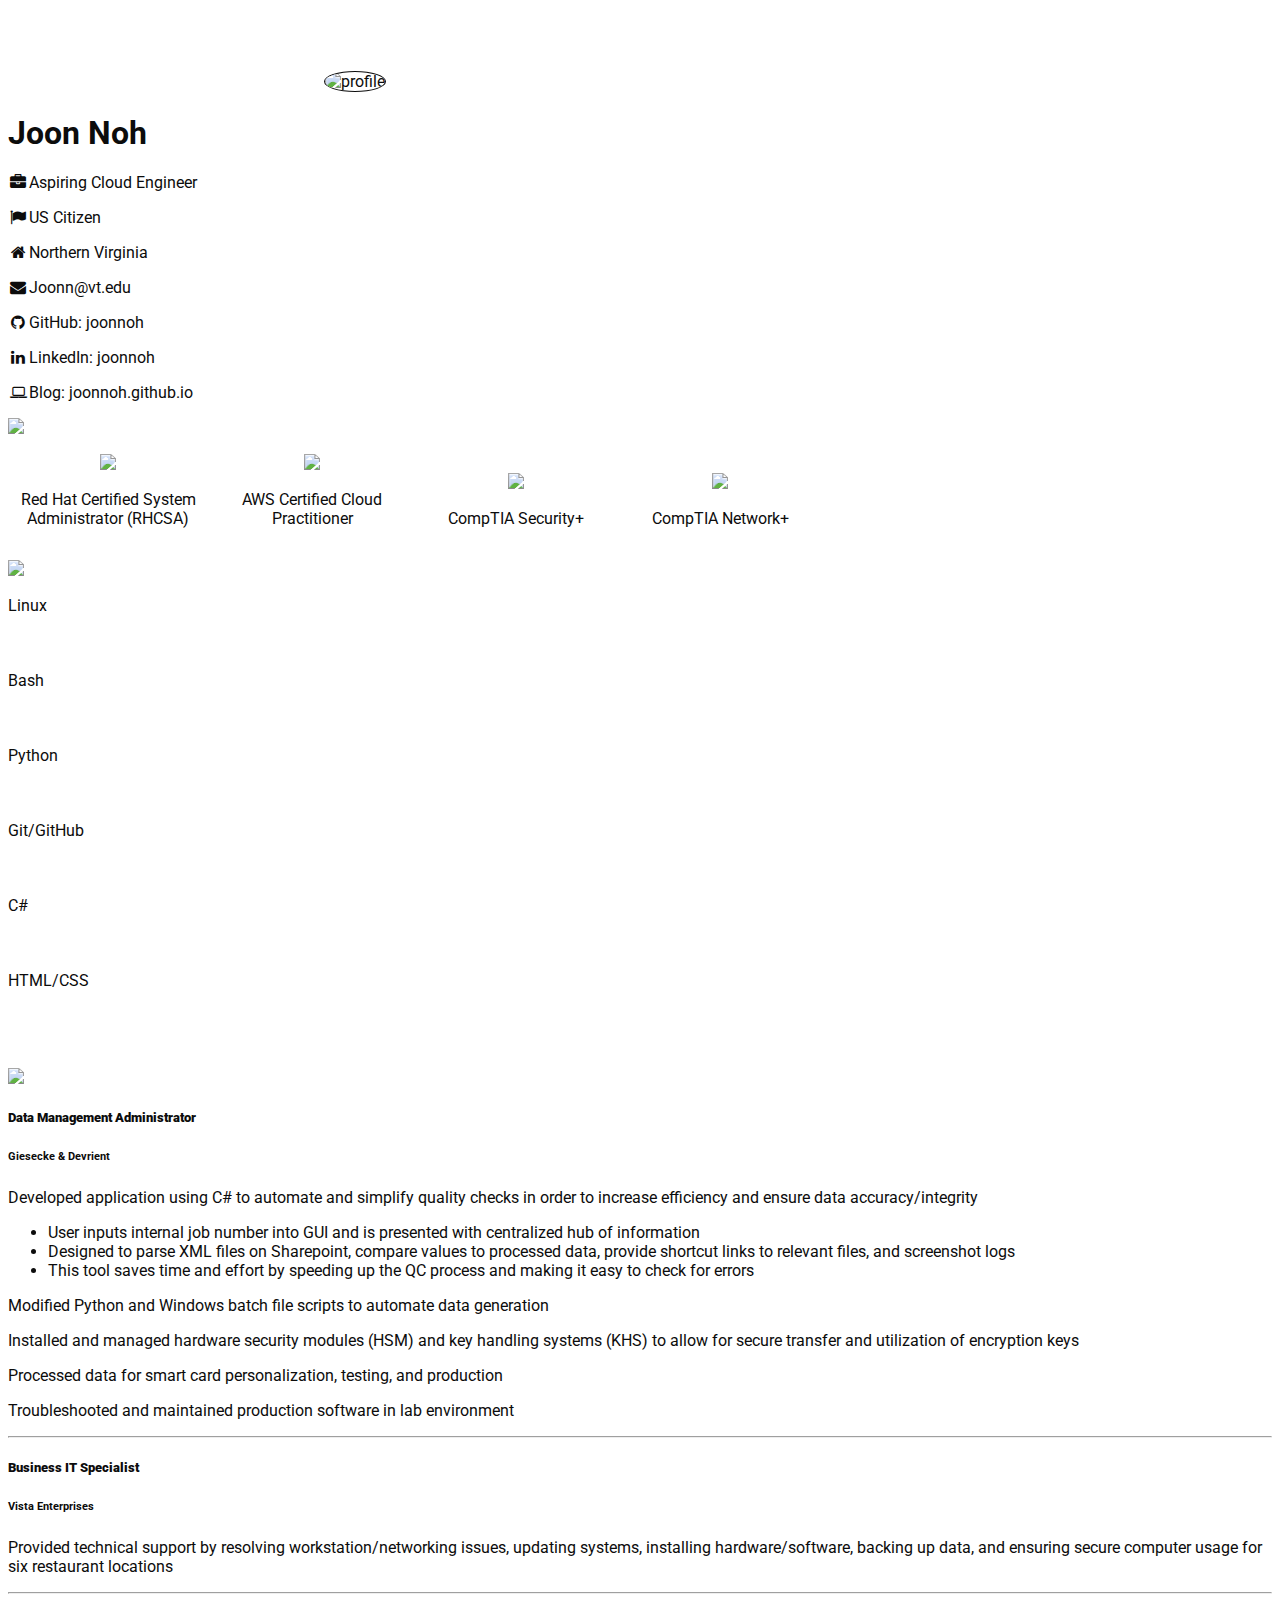
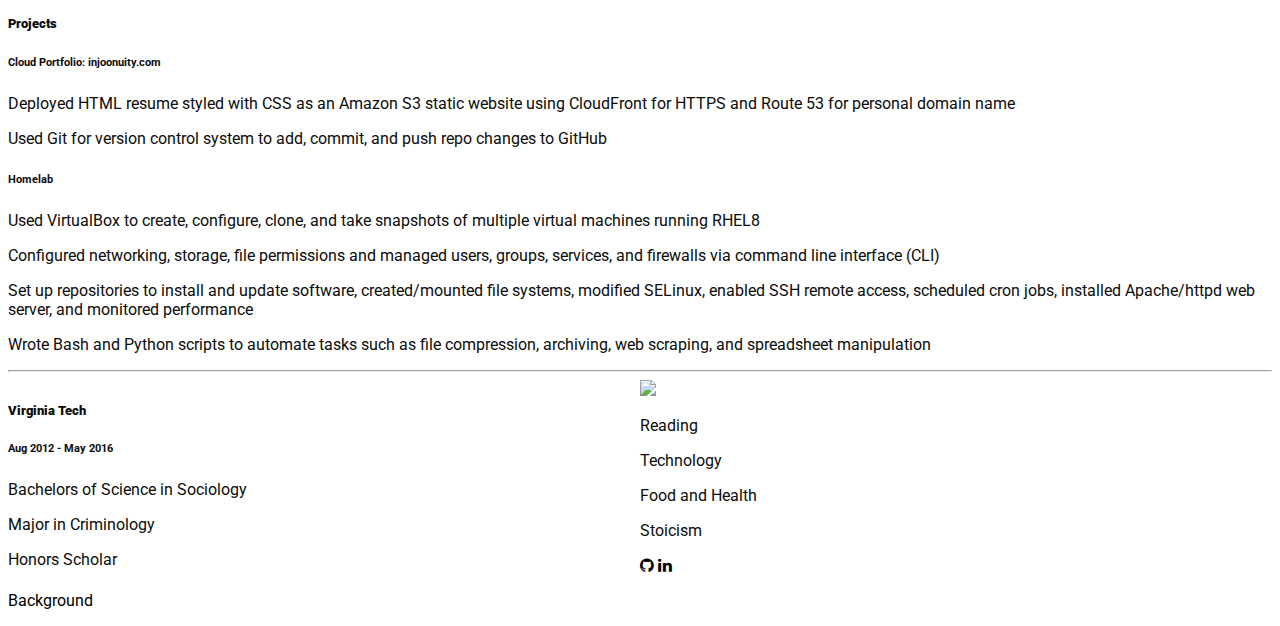
==== index.html @ 7cfe5a14 "Add index.html and styles.css" ====
<!-- HTML file for injoonuity.com -->
<!DOCTYPE html>
<html lang="en-US">

  <!-- Specify title, CSS files, fonts, and favicon -->
  <head>
    <title>Joon's Cloud Resume</title>
    <meta charset="UTF-8">
    <meta name="viewport" content="width=device-width, initial-scale=1">
    <link rel="stylesheet" href="styles.css">
    <link rel="stylesheet" href="w3.css">
    <link rel='stylesheet' href='https://fonts.googleapis.com/css?family=Roboto'>
    <link rel="stylesheet" href="https://cdnjs.cloudflare.com/ajax/libs/font-awesome/4.7.0/css/font-awesome.min.css">
    <link rel="apple-touch-icon" sizes="180x180" href="apple-touch-icon.png">
    <link rel="icon" type="image/png" sizes="32x32" href="favicon-32x32.png">
    <link rel="icon" type="image/png" sizes="16x16" href="favicon-16x16.png">
    <style>html,body,h1,h2,h3,h4,h5,h6 {font-family: "Roboto", sans-serif}</style>
  </head>

  <body>

    <!-- Page Container -->
    <div class="w3-content w3-margin-top" id="page-container">

      <!-- The Grid -->
      <div class="w3-row-padding">
      
        <!-- Left Column -->
        <div class="w3-third">
        
          <div class="w3-white w3-text-grey w3-card-4">
            
            <!-- Profile picture -->
            <div class="w3-display-container">
              <img src="profile.jpg" id="profile-picture" alt="profile">
            </div>

            <!-- Introduction -->
            <div class="w3-container" id="floating-container">
                <h1 id="name">Joon Noh</h1>
                <p><i class="fa fa-briefcase fa-fw w3-margin-right w3-large w3-text-teal"></i>Aspiring Cloud Engineer</p>
                <p><i class="fa fa-flag fa-fw w3-margin-right w3-large w3-text-teal"></i>US Citizen</p>
                <p><i class="fa fa-home fa-fw w3-margin-right w3-large w3-text-teal"></i>Northern Virginia</p>
                <p><i class="fa fa-envelope fa-fw w3-margin-right w3-large w3-text-teal"></i>Joonn@vt.edu</p>
                <p><a href="https://www.github.com/joonnoh" target="_blank"><i class="fa fa-github fa-fw w3-margin-right w3-large w3-text-teal"></i>GitHub: joonnoh</a></p>
                <p><a href="https://www.linkedin.com/in/joonnoh/" target="_blank"><i class="fa fa-linkedin fa-fw w3-margin-right w3-large w3-text-teal"></i>LinkedIn: joonnoh</a></p>
                <p><a href="https://joonnoh.github.io" target="_blank"><i class="fa fa-laptop fa-fw w3-margin-right w3-large w3-text-teal"></i>Blog: joonnoh.github.io</p>

              <!-- Certifications section -->
              <p class="w3-large"><img src="certifications.png" id="banner"></p>
              <div class="certifications-block">
                <a href="https://rhtapps.redhat.com/certifications/badge/verify/TBP2CXN6S7MRBD6DZTMMGUWQQMAEQU3CUPSQX2KSDXT6RW46LQ3T7ULZ55KZZ56SKO7EQ3ETTLYZQ4U5NQYTCNA62RUWOCM34WWBUYQ=" target="_blank">
                  <img src="redhat.jpg" height="50px">
                  <p>Red Hat Certified System Administrator (RHCSA)</p>
                </a>
              </div>
              <div class="certifications-block">
                <a href="https://www.youracclaim.com/badges/c9bbba56-3200-48a9-8ba8-cf43979a1d8e?source=linked_in_profile" target="_blank">
                  <img src="aws-ccp.png" height="50px">
                  <p>AWS Certified Cloud Practitioner</p>
                </a>
              </div>
              <div class="certifications-block">
                <a href="https://www.youracclaim.com/badges/49cd3ee8-2468-40d0-b87c-7e529826a873?source=linked_in_profile" target="_blank">
                  <img src="comptia-sec.png" height="50px">
                  <p>CompTIA Security+</p>
                </a>
              </div>
              <div class="certifications-block">
                <a href="https://www.youracclaim.com/badges/807eb899-b1ea-4097-92fb-4a80280cf88d?source=linked_in_profile" target="_blank">
                  <img src="comptia-net.png" height="50px">
                  <p>CompTIA Network+</p>
                </a>
              </div>
              <br>

              <!-- Skills section -->
              <p class="w3-large w3-text-theme"><img src="skills.png" id="banner"></p>
              <p>Linux</p>
              <div class="w3-light-grey w3-round-xlarge">
                <div class="w3-round-xlarge w3-teal" style="height:24px;width:90%"></div>
              </div>
              <p>Bash</p>
              <div class="w3-light-grey w3-round-xlarge">
                <div class="w3-round-xlarge w3-teal" style="height:24px;width:75%"></div>
              </div>
              <p>Python</p>
              <div class="w3-light-grey w3-round-xlarge">
                <div class="w3-round-xlarge w3-teal" style="height:24px;width:70%"></div>
              </div>
              <p>Git/GitHub</p>
              <div class="w3-light-grey w3-round-xlarge">
                <div class="w3-round-xlarge w3-teal" style="height:24px;width:60%"></div>
              </div>
              <p>C#</p>
              <div class="w3-light-grey w3-round-xlarge">
                <div class="w3-round-xlarge w3-teal" style="height:24px;width:50%"></div>
              </div>
              <p>HTML/CSS</p>
              <div class="w3-light-grey w3-round-xlarge">
                <div class="w3-round-xlarge w3-teal" style="height:24px;width:100%"></div>
              </div>
              <br>

            </div>

          </div><br>

        <!-- End Left Column -->
        </div>

        <!-- Right Column -->
        <div class="w3-twothird">
        
          <!-- Experience section -->
          <div class="w3-container w3-card w3-white w3-margin-bottom">
            <img src="experience.png" class="w3-text-grey w3-padding-16" id="banner">
            <div class="w3-container">
              <h5 class="w3-opacity"><b>Data Management Administrator</b></h5>
              <h6 class="w3-text-teal">Giesecke & Devrient</h6>
              <p>Developed application using C# to automate and simplify quality checks in order to increase efficiency and ensure data accuracy/integrity
                <ul>
                  <li>User inputs internal job number into GUI and is presented with centralized hub of information</li>
                  <li>Designed to parse XML files on Sharepoint, compare values to processed data, provide shortcut links to relevant files, and screenshot logs</li>
                  <li>This tool saves time and effort by speeding up the QC process and making it easy to check for errors</li>
                </ul>
              <p>Modified Python and Windows batch file scripts to automate data generation</p>
              <p>Installed and managed hardware security modules (HSM) and key handling systems (KHS) to allow for secure transfer and utilization of encryption keys</p>
              <p>Processed data for smart card personalization, testing, and production</p>
              <p>Troubleshooted and maintained production software in lab environment</p>
              <hr>
            </div>
            <div class="w3-container">
              <h5 class="w3-opacity"><b>Business IT Specialist</b></h5>
              <h6 class="w3-text-teal">Vista Enterprises</h6>
              <p>Provided technical support by resolving workstation/networking issues, updating systems, installing hardware/software, backing up data, and ensuring secure computer usage for six restaurant locations</p>
              <hr>
            </div>
            <div class="w3-container">
              <h5 class="w3-opacity"><b>Projects</b></h5>
              <h6 class="w3-text-teal">Cloud Portfolio: injoonuity.com</h6>
              <p>Deployed HTML resume styled with CSS as an Amazon S3 static website using CloudFront for HTTPS and Route 53 for personal domain name</p>
              <p>Used Git for version control system to add, commit, and push repo changes to GitHub</p>
              <h6 class="w3-text-teal">Homelab</h6>
              <p>Used VirtualBox to create, configure, clone, and take snapshots of multiple virtual machines running RHEL8</p>
              <p>Configured networking, storage, file permissions and managed users, groups, services, and firewalls via command line interface (CLI)</p>
              <p>Set up repositories to install and update software, created/mounted file systems, modified SELinux, enabled SSH remote access, scheduled cron jobs, installed Apache/httpd web server, and monitored performance</p>
              <p>Wrote Bash and Python scripts to automate tasks such as file compression, archiving, web scraping, and spreadsheet manipulation</p>
              <hr>
            </div>
          </div>

          <!-- Education section -->
          <div class="w3-container w3-card w3-white" id="floating-container">
            <img src="educationinterests.png" class="w3-padding-16" id="banner">
              <div class="w3-container" id="floating-left">
              <h5 class="w3-text-teal"><b>Virginia Tech</b></h5>
              <h6 class="w3-opacity">Aug 2012 - May 2016</h6>
              <p>Bachelors of Science in Sociology</p>
              <p>Major in Criminology</p>
              <p>Honors Scholar</p>
              </div>

              <!-- Interests section -->
              <div class="w3-container" id="floating-right">
              <p>Reading</p>
              <p>Technology</p>
              <p>Food and Health</p>
              <p>Stoicism</p>
              </div>
          </div>

        <!-- End Right Column -->
        </div>
        
      <!-- End Grid -->
      </div>
      
      <!-- End Page Container -->
    </div>

    <!-- Footer for social links and background credit -->
    <footer class="w3-container w3-teal w3-center" id="footer-format">
      <a href="https://www.github.com/joonnoh" target="_blank"><i class="fa fa-github w3-hover-opacity"></i></a>
      <a href="https://www.linkedin.com/in/joonnoh/" target="_blank"><i class="fa fa-linkedin w3-hover-opacity"></i></a>
      <p><a href="https://weheartit.com/ew_why" target="_blank">Background</a></p>
    </footer>

  </body>

</html>
---- styles.css ----
/* External CSS file for injoonuity.com */

/* Make sure all hyperlinks are black and not underlined */
a { text-decoration: none; color: black;} /* Globally */
a:hover, a:active, a:visited, a:focus { text-decoration: none; color:black; }

/* Set background as animated cloud.gif  */
body {
  background-image: url("cloud.gif");
  background-size: cover;
}

#page-container {
  max-width:1400px;
  opacity: 0.95;
}

#profile-picture {
  width:50%;
  border-radius:50%;
  border: 0.1px solid;
  margin-left: 25%;
  margin-top: 5%;
}

#name {
  color:black;
}

#banner {
  max-width: 100%;
  max-height: 100%;
}

/* Format certifications section */
.certifications-block {
  display: inline-block;
  text-align: center;
  width: 200px;
}

#floating-container {
  width: 100%;
}

#floating-left {
  width: 50%;
  float:left;
}

#floating-right {
  width: 50%;
  float: right;
}

#footer-format {
   padding-top: 30px;
}
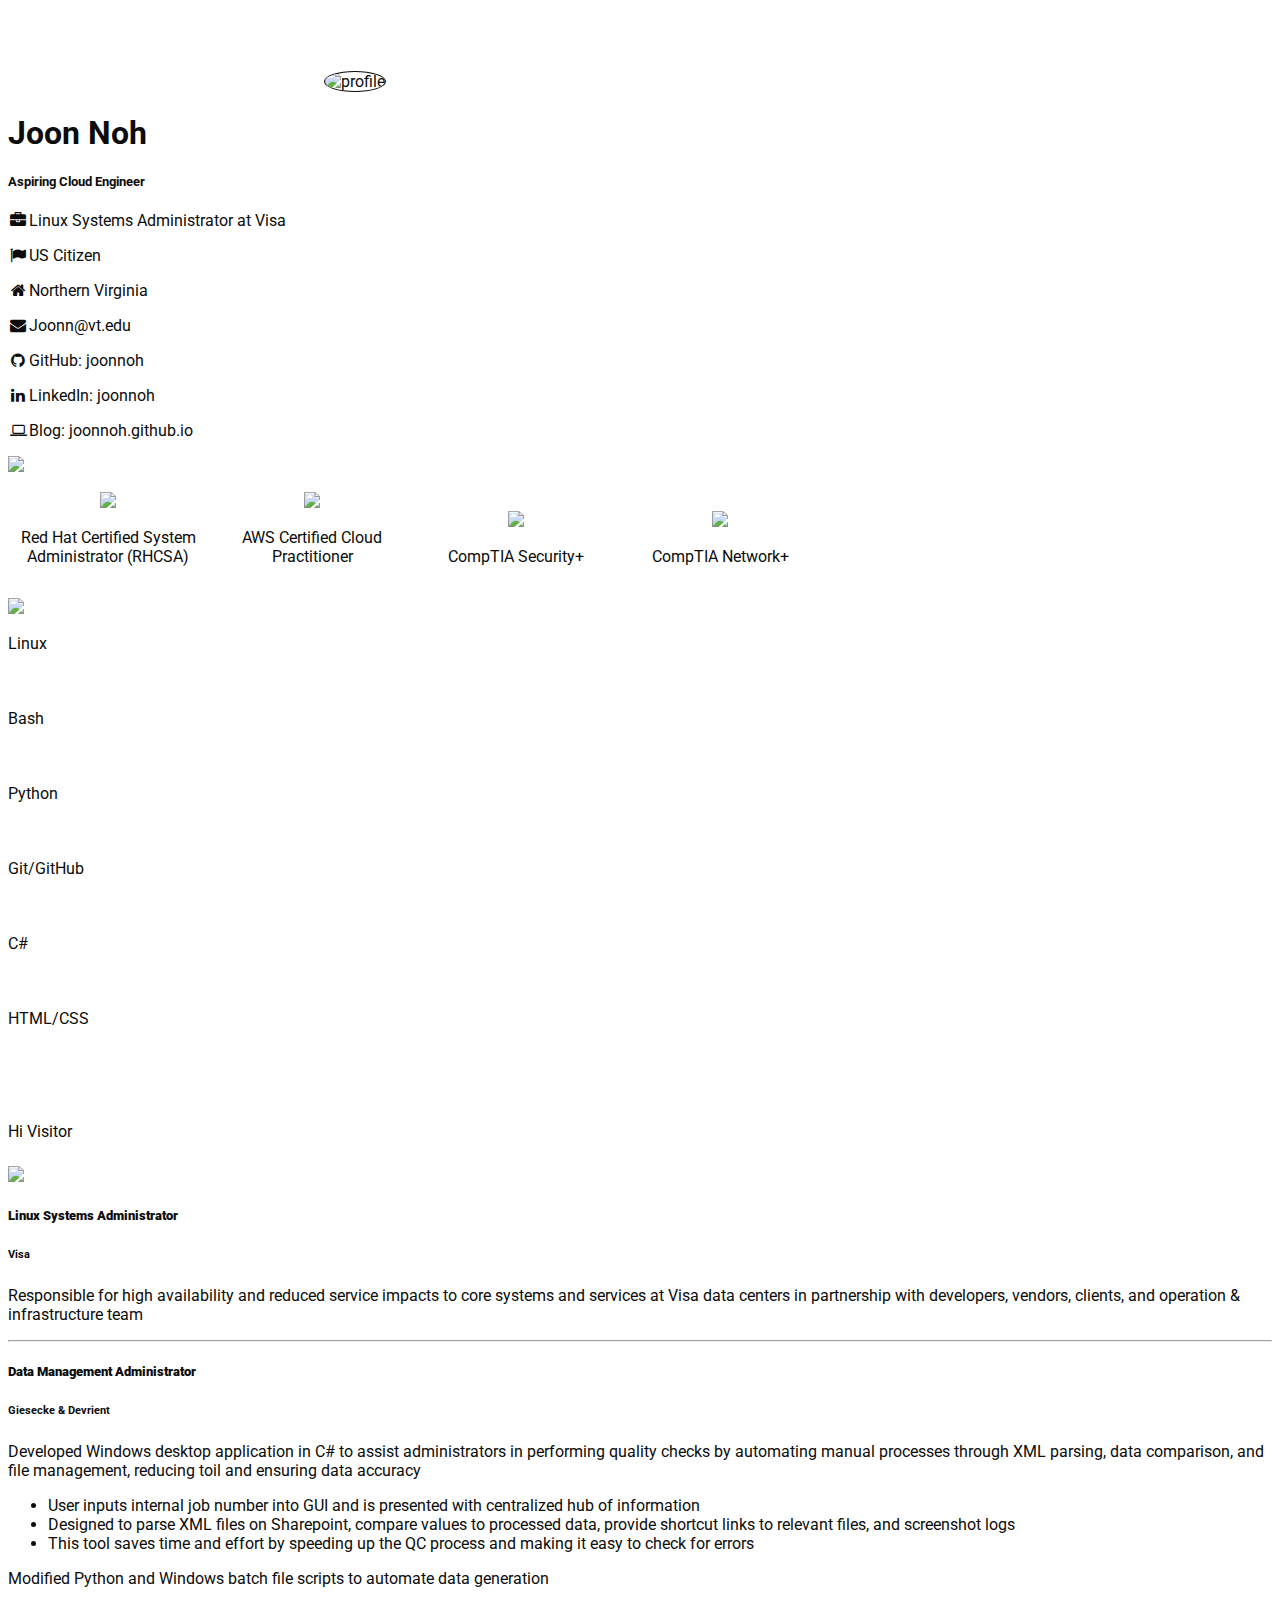
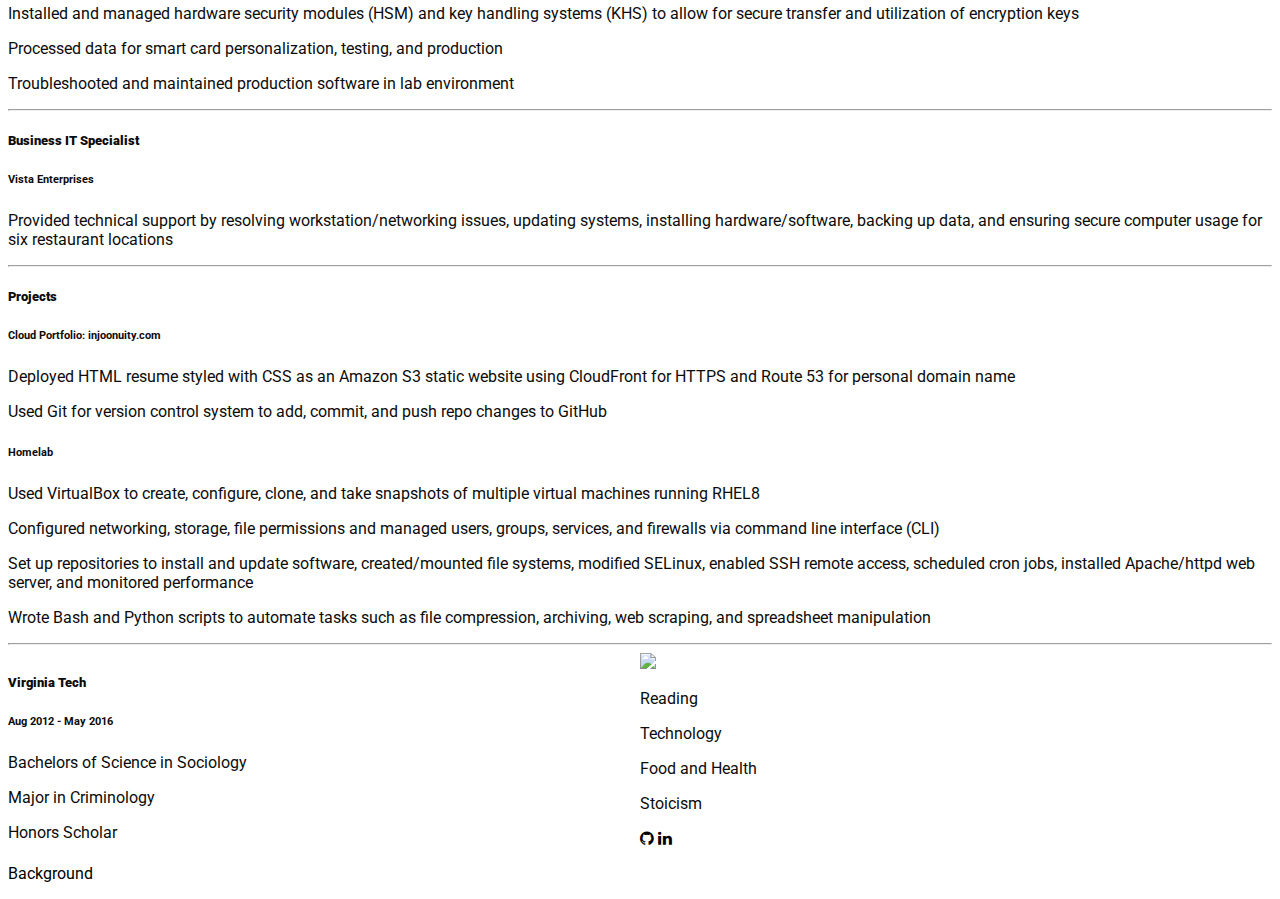
==== commit 3f226325: "Update index.html" ====
--- a/index.html
+++ b/index.html
@@ -38,7 +38,8 @@
             <!-- Introduction -->
             <div class="w3-container" id="floating-container">
                 <h1 id="name">Joon Noh</h1>
-                <p><i class="fa fa-briefcase fa-fw w3-margin-right w3-large w3-text-teal"></i>Aspiring Cloud Engineer</p>
+                <h5>Aspiring Cloud Engineer</h5>
+                <p><i class="fa fa-briefcase fa-fw w3-margin-right w3-large w3-text-teal"></i>Linux Systems Administrator at Visa</p>
                 <p><i class="fa fa-flag fa-fw w3-margin-right w3-large w3-text-teal"></i>US Citizen</p>
                 <p><i class="fa fa-home fa-fw w3-margin-right w3-large w3-text-teal"></i>Northern Virginia</p>
                 <p><i class="fa fa-envelope fa-fw w3-margin-right w3-large w3-text-teal"></i>Joonn@vt.edu</p>
@@ -106,9 +107,17 @@
 
           </div><br>
 
+          <!-- Visitor Counter Section -->
+          <div class="visitorCountSection">
+
+            <p>Hi Visitor</p>
+            <h6><span id="visitorCount"></span></h6>
+
+          </div>
+
         <!-- End Left Column -->
         </div>
-
+        
         <!-- Right Column -->
         <div class="w3-twothird">
         
@@ -116,9 +125,15 @@
           <div class="w3-container w3-card w3-white w3-margin-bottom">
             <img src="experience.png" class="w3-text-grey w3-padding-16" id="banner">
             <div class="w3-container">
+              <h5 class="w3-opacity"><b>Linux Systems Administrator</b></h5>
+              <h6 class="w3-text-teal">Visa</h6>
+              <p>Responsible for high availability and reduced service impacts to core systems and services at Visa data centers in partnership with developers, vendors, clients, and operation & infrastructure team</p>
+              <hr>
+            </div>
+            <div class="w3-container">
               <h5 class="w3-opacity"><b>Data Management Administrator</b></h5>
               <h6 class="w3-text-teal">Giesecke & Devrient</h6>
-              <p>Developed application using C# to automate and simplify quality checks in order to increase efficiency and ensure data accuracy/integrity
+              <p>Developed Windows desktop application in C# to assist administrators in performing quality checks by automating manual processes through XML parsing, data comparison, and file management, reducing toil and ensuring data accuracy
                 <ul>
                   <li>User inputs internal job number into GUI and is presented with centralized hub of information</li>
                   <li>Designed to parse XML files on Sharepoint, compare values to processed data, provide shortcut links to relevant files, and screenshot logs</li>
@@ -185,7 +200,7 @@
       <a href="https://www.linkedin.com/in/joonnoh/" target="_blank"><i class="fa fa-linkedin w3-hover-opacity"></i></a>
       <p><a href="https://weheartit.com/ew_why" target="_blank">Background</a></p>
     </footer>
-
+    <script src="injoonuity.js"></script>
   </body>
 
-</html>+</html>
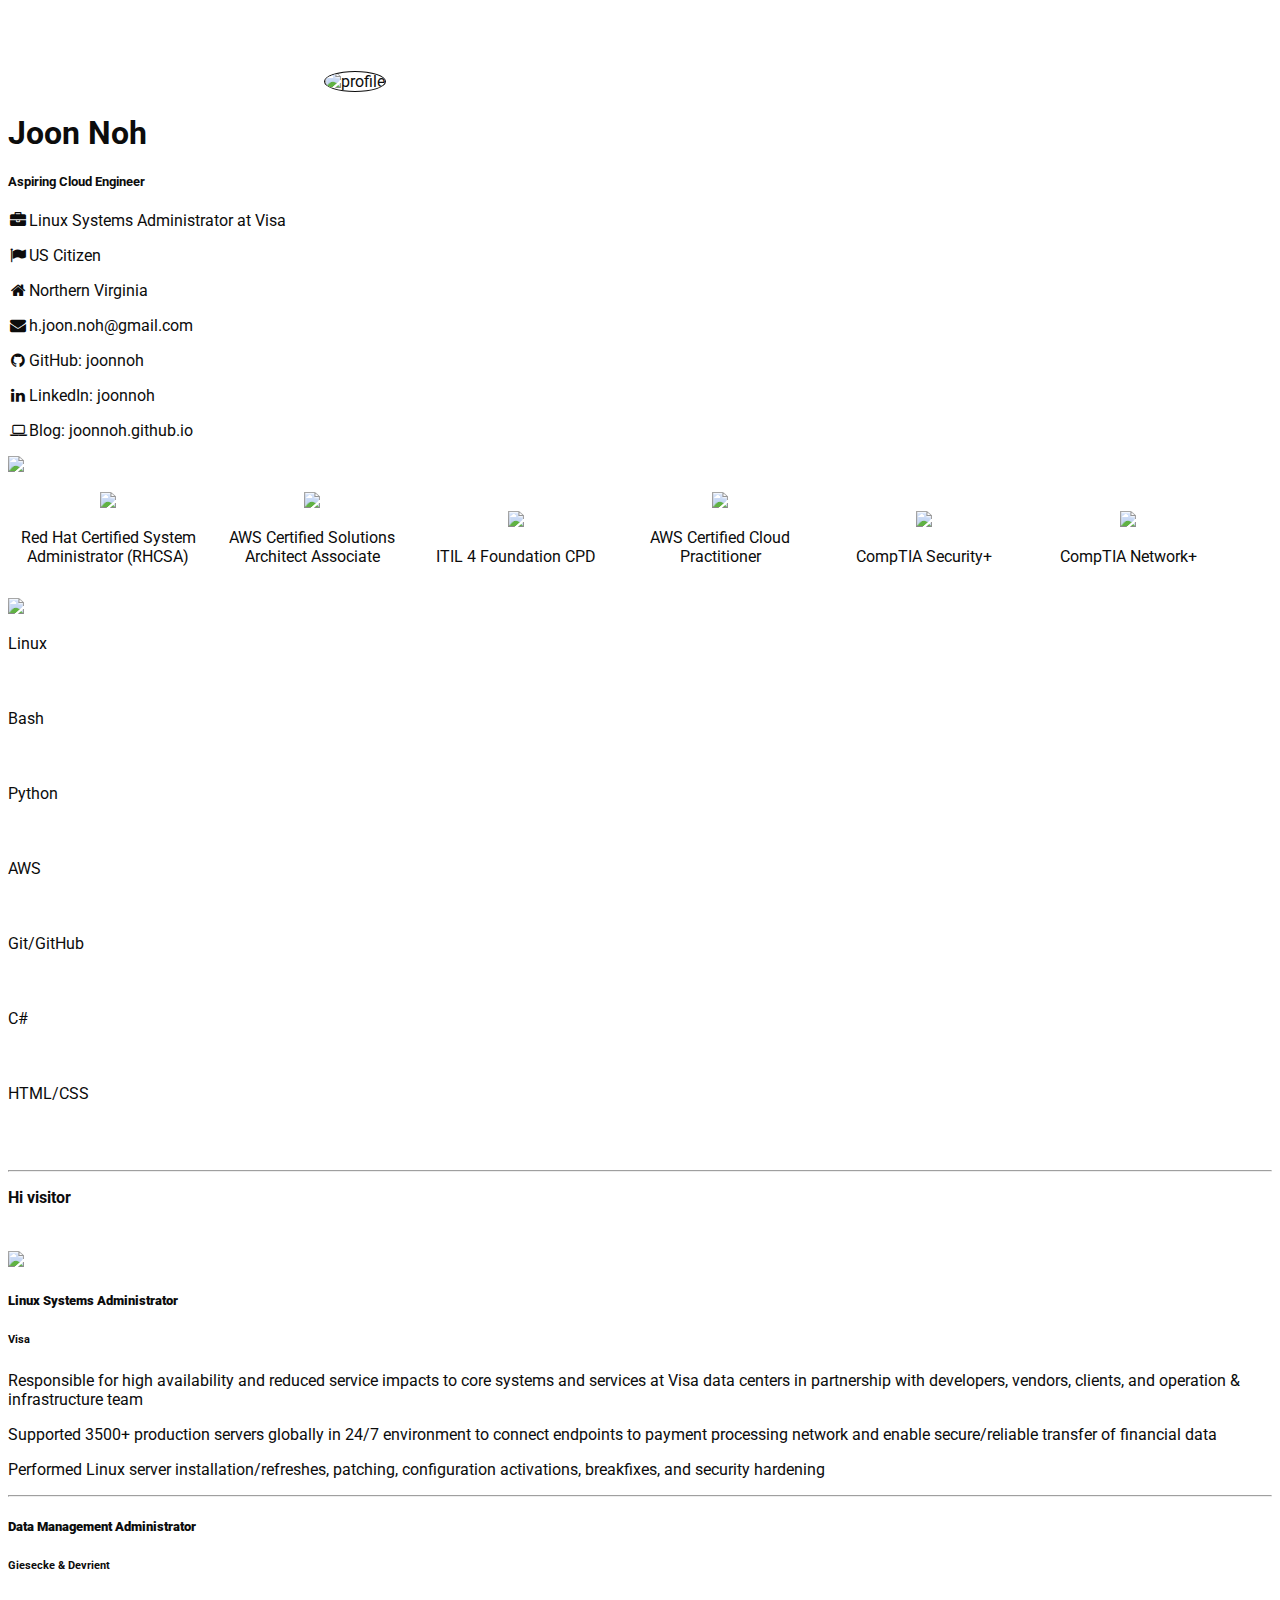
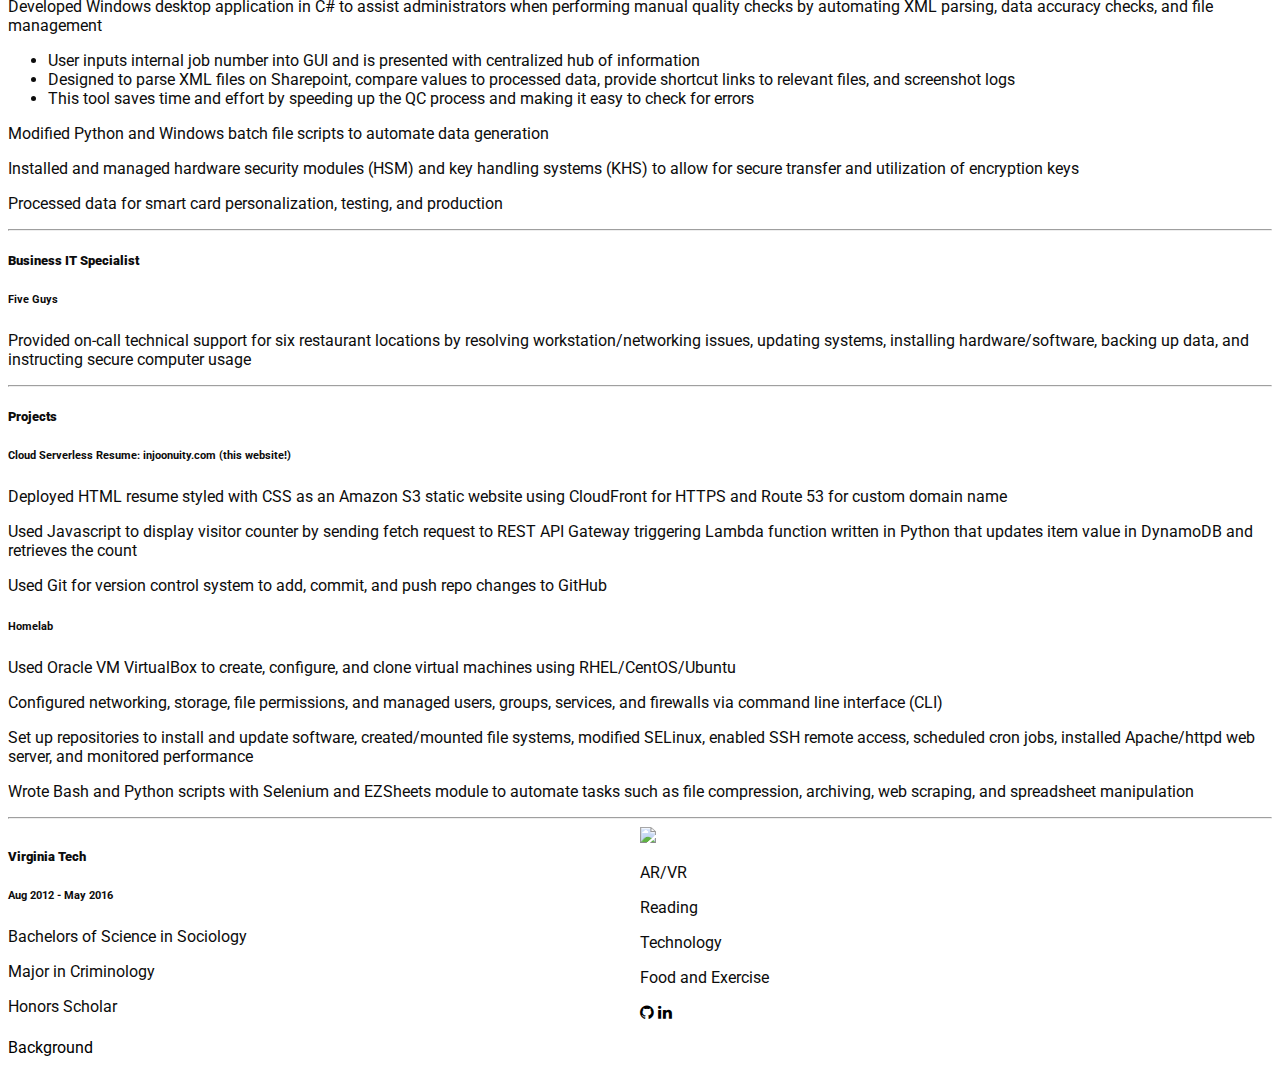
==== commit 6d3775d5: "Update index.html" ====
--- a/index.html
+++ b/index.html
@@ -42,7 +42,7 @@
                 <p><i class="fa fa-briefcase fa-fw w3-margin-right w3-large w3-text-teal"></i>Linux Systems Administrator at Visa</p>
                 <p><i class="fa fa-flag fa-fw w3-margin-right w3-large w3-text-teal"></i>US Citizen</p>
                 <p><i class="fa fa-home fa-fw w3-margin-right w3-large w3-text-teal"></i>Northern Virginia</p>
-                <p><i class="fa fa-envelope fa-fw w3-margin-right w3-large w3-text-teal"></i>Joonn@vt.edu</p>
+                <p><i class="fa fa-envelope fa-fw w3-margin-right w3-large w3-text-teal"></i>h.joon.noh@gmail.com</p>
                 <p><a href="https://www.github.com/joonnoh" target="_blank"><i class="fa fa-github fa-fw w3-margin-right w3-large w3-text-teal"></i>GitHub: joonnoh</a></p>
                 <p><a href="https://www.linkedin.com/in/joonnoh/" target="_blank"><i class="fa fa-linkedin fa-fw w3-margin-right w3-large w3-text-teal"></i>LinkedIn: joonnoh</a></p>
                 <p><a href="https://joonnoh.github.io" target="_blank"><i class="fa fa-laptop fa-fw w3-margin-right w3-large w3-text-teal"></i>Blog: joonnoh.github.io</p>
@@ -56,19 +56,31 @@
                 </a>
               </div>
               <div class="certifications-block">
-                <a href="https://www.youracclaim.com/badges/c9bbba56-3200-48a9-8ba8-cf43979a1d8e?source=linked_in_profile" target="_blank">
+                <a href="https://www.credly.com/badges/35cf82f4-7469-4e1a-ad3b-3d7c129aeaae/public_url" target="_blank">
+                  <img src="aws-saa.png" height="50px">
+                  <p>AWS Certified Solutions Architect Associate</p>
+                </a>
+              </div>
+              <div class="certifications-block">
+                <a href="https://www.credly.com/badges/6edc3409-5845-494f-b921-e9a269a3b118/public_url" target="_blank">
+                  <img src="itil4.png" height="50px">
+                  <p>ITIL 4 Foundation CPD</p>
+                </a>
+              </div>
+              <div class="certifications-block">
+                <a href="https://www.credly.com/badges/afe872a3-2da1-42ae-a9e9-d200ea44e313/public_url" target="_blank">
                   <img src="aws-ccp.png" height="50px">
                   <p>AWS Certified Cloud Practitioner</p>
                 </a>
               </div>
               <div class="certifications-block">
-                <a href="https://www.youracclaim.com/badges/49cd3ee8-2468-40d0-b87c-7e529826a873?source=linked_in_profile" target="_blank">
+                <a href="https://www.credly.com/badges/49cd3ee8-2468-40d0-b87c-7e529826a873/public_url" target="_blank">
                   <img src="comptia-sec.png" height="50px">
                   <p>CompTIA Security+</p>
                 </a>
               </div>
               <div class="certifications-block">
-                <a href="https://www.youracclaim.com/badges/807eb899-b1ea-4097-92fb-4a80280cf88d?source=linked_in_profile" target="_blank">
+                <a href="https://www.credly.com/badges/807eb899-b1ea-4097-92fb-4a80280cf88d/public_url" target="_blank">
                   <img src="comptia-net.png" height="50px">
                   <p>CompTIA Network+</p>
                 </a>
@@ -89,6 +101,10 @@
               <div class="w3-light-grey w3-round-xlarge">
                 <div class="w3-round-xlarge w3-teal" style="height:24px;width:70%"></div>
               </div>
+              <p>AWS</p>
+              <div class="w3-light-grey w3-round-xlarge">
+                <div class="w3-round-xlarge w3-teal" style="height:24px;width:60%"></div>
+              </div>
               <p>Git/GitHub</p>
               <div class="w3-light-grey w3-round-xlarge">
                 <div class="w3-round-xlarge w3-teal" style="height:24px;width:60%"></div>
@@ -102,18 +118,17 @@
                 <div class="w3-round-xlarge w3-teal" style="height:24px;width:100%"></div>
               </div>
               <br>
+              <hr>
+
+              <!-- Visitor Counter Section -->
+              <div class="visitorCountSection">
+              <p><b>Hi visitor</b></p>
+              <h6><span id="visitorCount"></span></h6>
+              </div>
 
             </div>
 
           </div><br>
-
-          <!-- Visitor Counter Section -->
-          <div class="visitorCountSection">
-
-            <p>Hi Visitor</p>
-            <h6><span id="visitorCount"></span></h6>
-
-          </div>
 
         <!-- End Left Column -->
         </div>
@@ -128,12 +143,14 @@
               <h5 class="w3-opacity"><b>Linux Systems Administrator</b></h5>
               <h6 class="w3-text-teal">Visa</h6>
               <p>Responsible for high availability and reduced service impacts to core systems and services at Visa data centers in partnership with developers, vendors, clients, and operation & infrastructure team</p>
+              <p>Supported 3500+ production servers globally in 24/7 environment to connect endpoints to payment processing network and enable secure/reliable transfer of financial data</p>
+              <p>Performed Linux server installation/refreshes, patching, configuration activations, breakfixes, and security hardening</p>
               <hr>
             </div>
             <div class="w3-container">
               <h5 class="w3-opacity"><b>Data Management Administrator</b></h5>
               <h6 class="w3-text-teal">Giesecke & Devrient</h6>
-              <p>Developed Windows desktop application in C# to assist administrators in performing quality checks by automating manual processes through XML parsing, data comparison, and file management, reducing toil and ensuring data accuracy
+              <p>Developed Windows desktop application in C# to assist administrators when performing manual quality checks by automating XML parsing, data accuracy checks, and file management
                 <ul>
                   <li>User inputs internal job number into GUI and is presented with centralized hub of information</li>
                   <li>Designed to parse XML files on Sharepoint, compare values to processed data, provide shortcut links to relevant files, and screenshot logs</li>
@@ -142,25 +159,25 @@
               <p>Modified Python and Windows batch file scripts to automate data generation</p>
               <p>Installed and managed hardware security modules (HSM) and key handling systems (KHS) to allow for secure transfer and utilization of encryption keys</p>
               <p>Processed data for smart card personalization, testing, and production</p>
-              <p>Troubleshooted and maintained production software in lab environment</p>
               <hr>
             </div>
             <div class="w3-container">
               <h5 class="w3-opacity"><b>Business IT Specialist</b></h5>
-              <h6 class="w3-text-teal">Vista Enterprises</h6>
-              <p>Provided technical support by resolving workstation/networking issues, updating systems, installing hardware/software, backing up data, and ensuring secure computer usage for six restaurant locations</p>
+              <h6 class="w3-text-teal">Five Guys</h6>
+              <p>Provided on-call technical support for six restaurant locations by resolving workstation/networking issues, updating systems, installing hardware/software, backing up data, and instructing secure computer usage</p>
               <hr>
             </div>
             <div class="w3-container">
               <h5 class="w3-opacity"><b>Projects</b></h5>
-              <h6 class="w3-text-teal">Cloud Portfolio: injoonuity.com</h6>
-              <p>Deployed HTML resume styled with CSS as an Amazon S3 static website using CloudFront for HTTPS and Route 53 for personal domain name</p>
+              <h6 class="w3-text-teal">Cloud Serverless Resume: injoonuity.com (this website!)</h6>
+              <p>Deployed HTML resume styled with CSS as an Amazon S3 static website using CloudFront for HTTPS and Route 53 for custom domain name</p>
+              <p>Used Javascript to display visitor counter by sending fetch request to REST API Gateway triggering Lambda function written in Python that updates item value in DynamoDB and retrieves the count</p>
               <p>Used Git for version control system to add, commit, and push repo changes to GitHub</p>
               <h6 class="w3-text-teal">Homelab</h6>
-              <p>Used VirtualBox to create, configure, clone, and take snapshots of multiple virtual machines running RHEL8</p>
-              <p>Configured networking, storage, file permissions and managed users, groups, services, and firewalls via command line interface (CLI)</p>
+              <p>Used Oracle VM VirtualBox to create, configure, and clone virtual machines using RHEL/CentOS/Ubuntu</p>
+              <p>Configured networking, storage, file permissions, and managed users, groups, services, and firewalls via command line interface (CLI)</p>
               <p>Set up repositories to install and update software, created/mounted file systems, modified SELinux, enabled SSH remote access, scheduled cron jobs, installed Apache/httpd web server, and monitored performance</p>
-              <p>Wrote Bash and Python scripts to automate tasks such as file compression, archiving, web scraping, and spreadsheet manipulation</p>
+              <p>Wrote Bash and Python scripts with Selenium and EZSheets module to automate tasks such as file compression, archiving, web scraping, and spreadsheet manipulation</p>
               <hr>
             </div>
           </div>
@@ -178,10 +195,10 @@
 
               <!-- Interests section -->
               <div class="w3-container" id="floating-right">
+              <p>AR/VR</p>
               <p>Reading</p>
               <p>Technology</p>
-              <p>Food and Health</p>
-              <p>Stoicism</p>
+              <p>Food and Exercise</p>
               </div>
           </div>
 
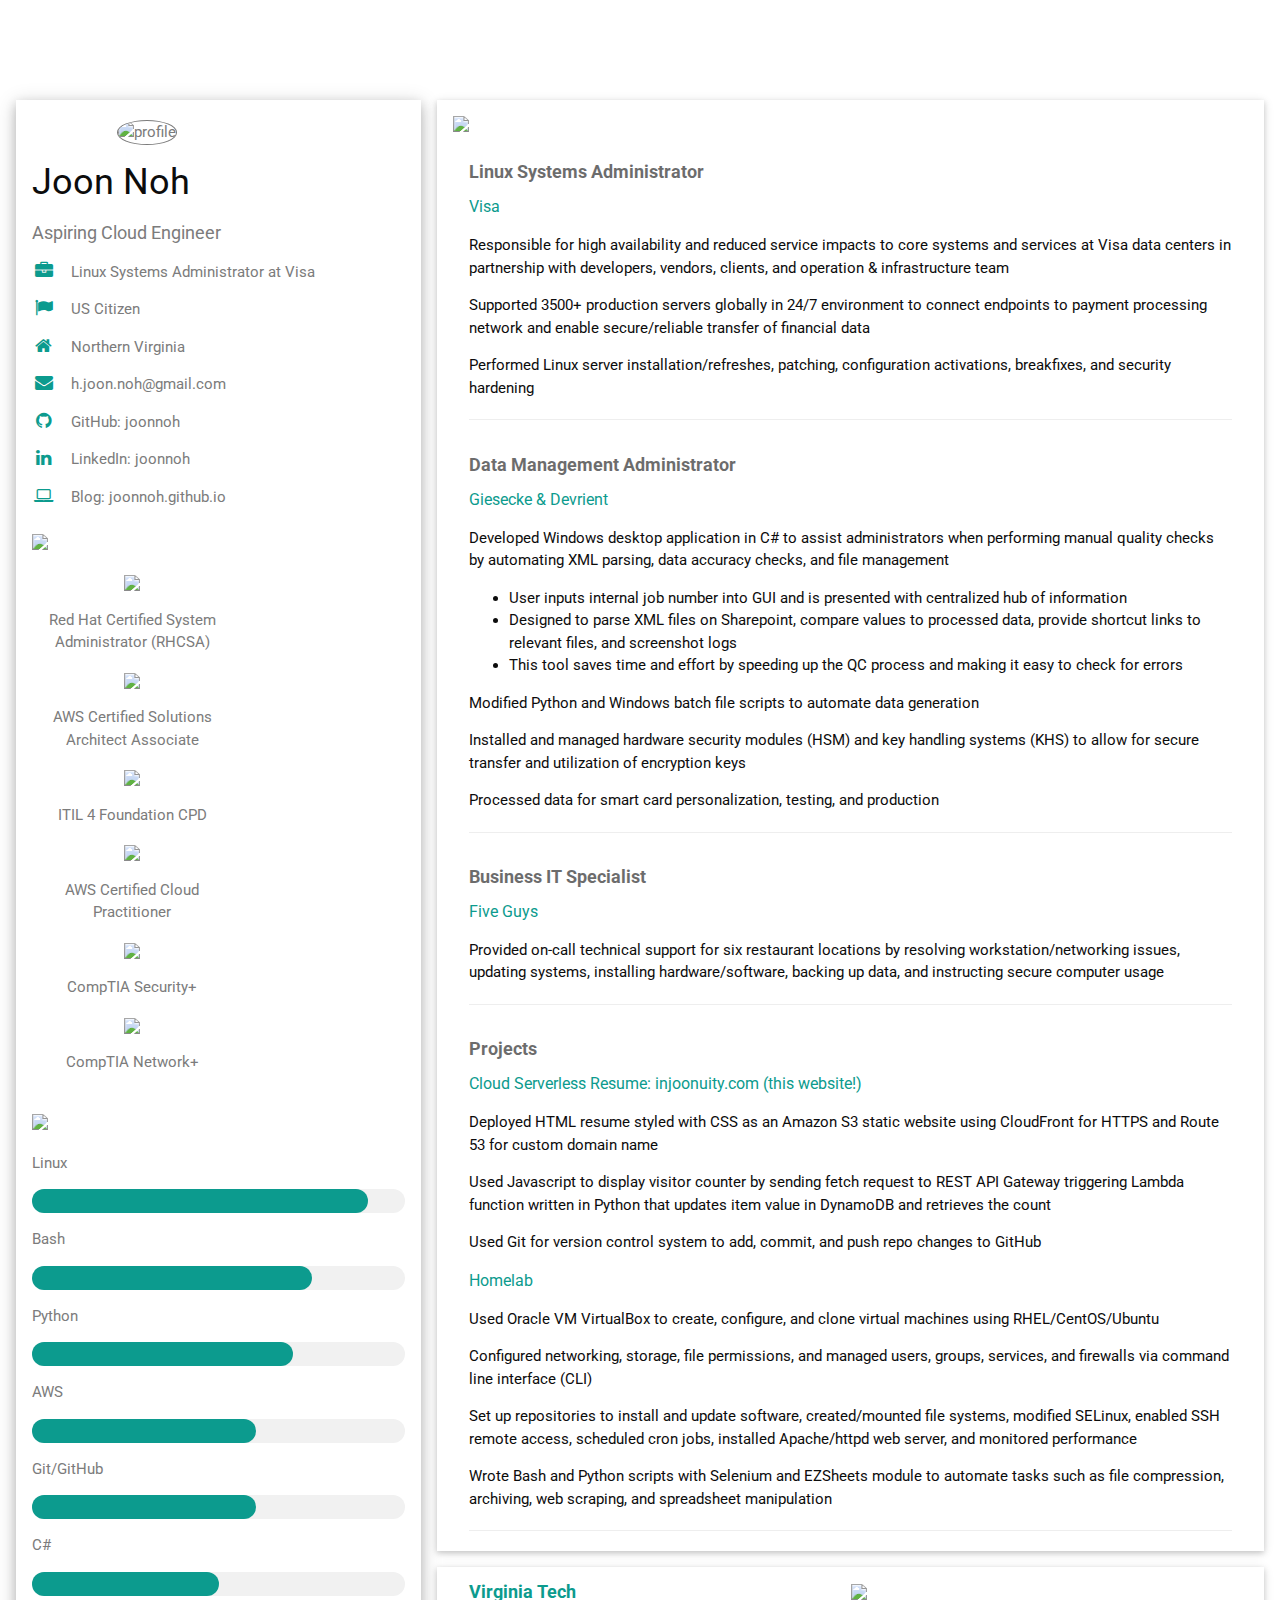
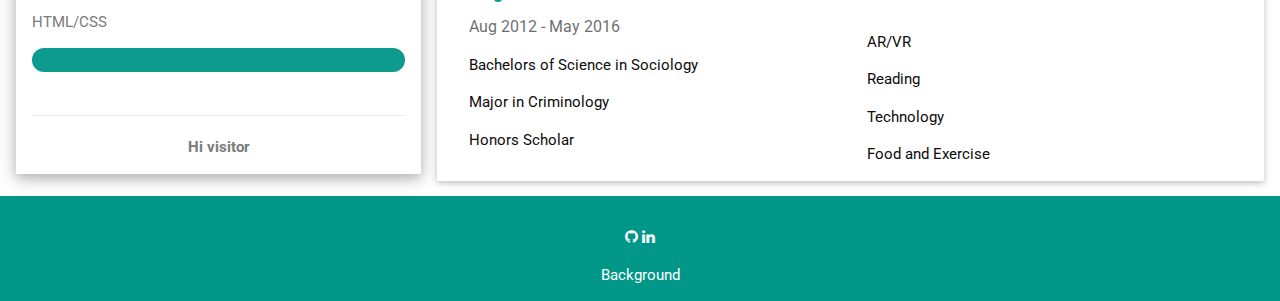
==== commit cb70de8a: "Edit index.html" ====
--- a/index.html
+++ b/index.html
@@ -7,13 +7,13 @@
     <title>Joon's Cloud Resume</title>
     <meta charset="UTF-8">
     <meta name="viewport" content="width=device-width, initial-scale=1">
-    <link rel="stylesheet" href="styles.css">
-    <link rel="stylesheet" href="w3.css">
+    <link rel="stylesheet" href="frontend/styles.css">
+    <link rel="stylesheet" href="frontend/w3.css">
     <link rel='stylesheet' href='https://fonts.googleapis.com/css?family=Roboto'>
     <link rel="stylesheet" href="https://cdnjs.cloudflare.com/ajax/libs/font-awesome/4.7.0/css/font-awesome.min.css">
-    <link rel="apple-touch-icon" sizes="180x180" href="apple-touch-icon.png">
-    <link rel="icon" type="image/png" sizes="32x32" href="favicon-32x32.png">
-    <link rel="icon" type="image/png" sizes="16x16" href="favicon-16x16.png">
+    <link rel="apple-touch-icon" sizes="180x180" href="images/apple-touch-icon.png">
+    <link rel="icon" type="image/png" sizes="32x32" href="images/favicon-32x32.png">
+    <link rel="icon" type="image/png" sizes="16x16" href="images/favicon-16x16.png">
     <style>html,body,h1,h2,h3,h4,h5,h6 {font-family: "Roboto", sans-serif}</style>
   </head>
 
--- a/frontend/styles.css
+++ b/frontend/styles.css
@@ -0,0 +1,63 @@
+/* External CSS file for injoonuity.com */
+
+/* Make sure all hyperlinks are black and not underlined */
+a { text-decoration: none; color: black;} /* Globally */
+a:hover, a:active, a:visited, a:focus { text-decoration: none; color:black; }
+
+/* Set background as animated cloud.gif  */
+body {
+  background-image: url("cloud.gif");
+  background-size: cover;
+}
+
+#page-container {
+  max-width:1400px;
+  opacity: 0.95;
+}
+
+#profile-picture {
+  width:50%;
+  border-radius:50%;
+  border: 0.1px solid;
+  margin-left: 25%;
+  margin-top: 5%;
+}
+
+#name {
+  color:black;
+}
+
+#banner {
+  max-width: 100%;
+  max-height: 100%;
+}
+
+/* Format certifications section */
+.certifications-block {
+  display: inline-block;
+  text-align: center;
+  width: 200px;
+}
+
+#floating-container {
+  width: 100%;
+}
+
+#floating-left {
+  width: 50%;
+  float:left;
+}
+
+#floating-right {
+  width: 50%;
+  float: right;
+}
+
+#footer-format {
+   padding-top: 30px;
+}
+
+/* Format visitor counter section */
+.visitorCountSection {
+  text-align: center;
+}
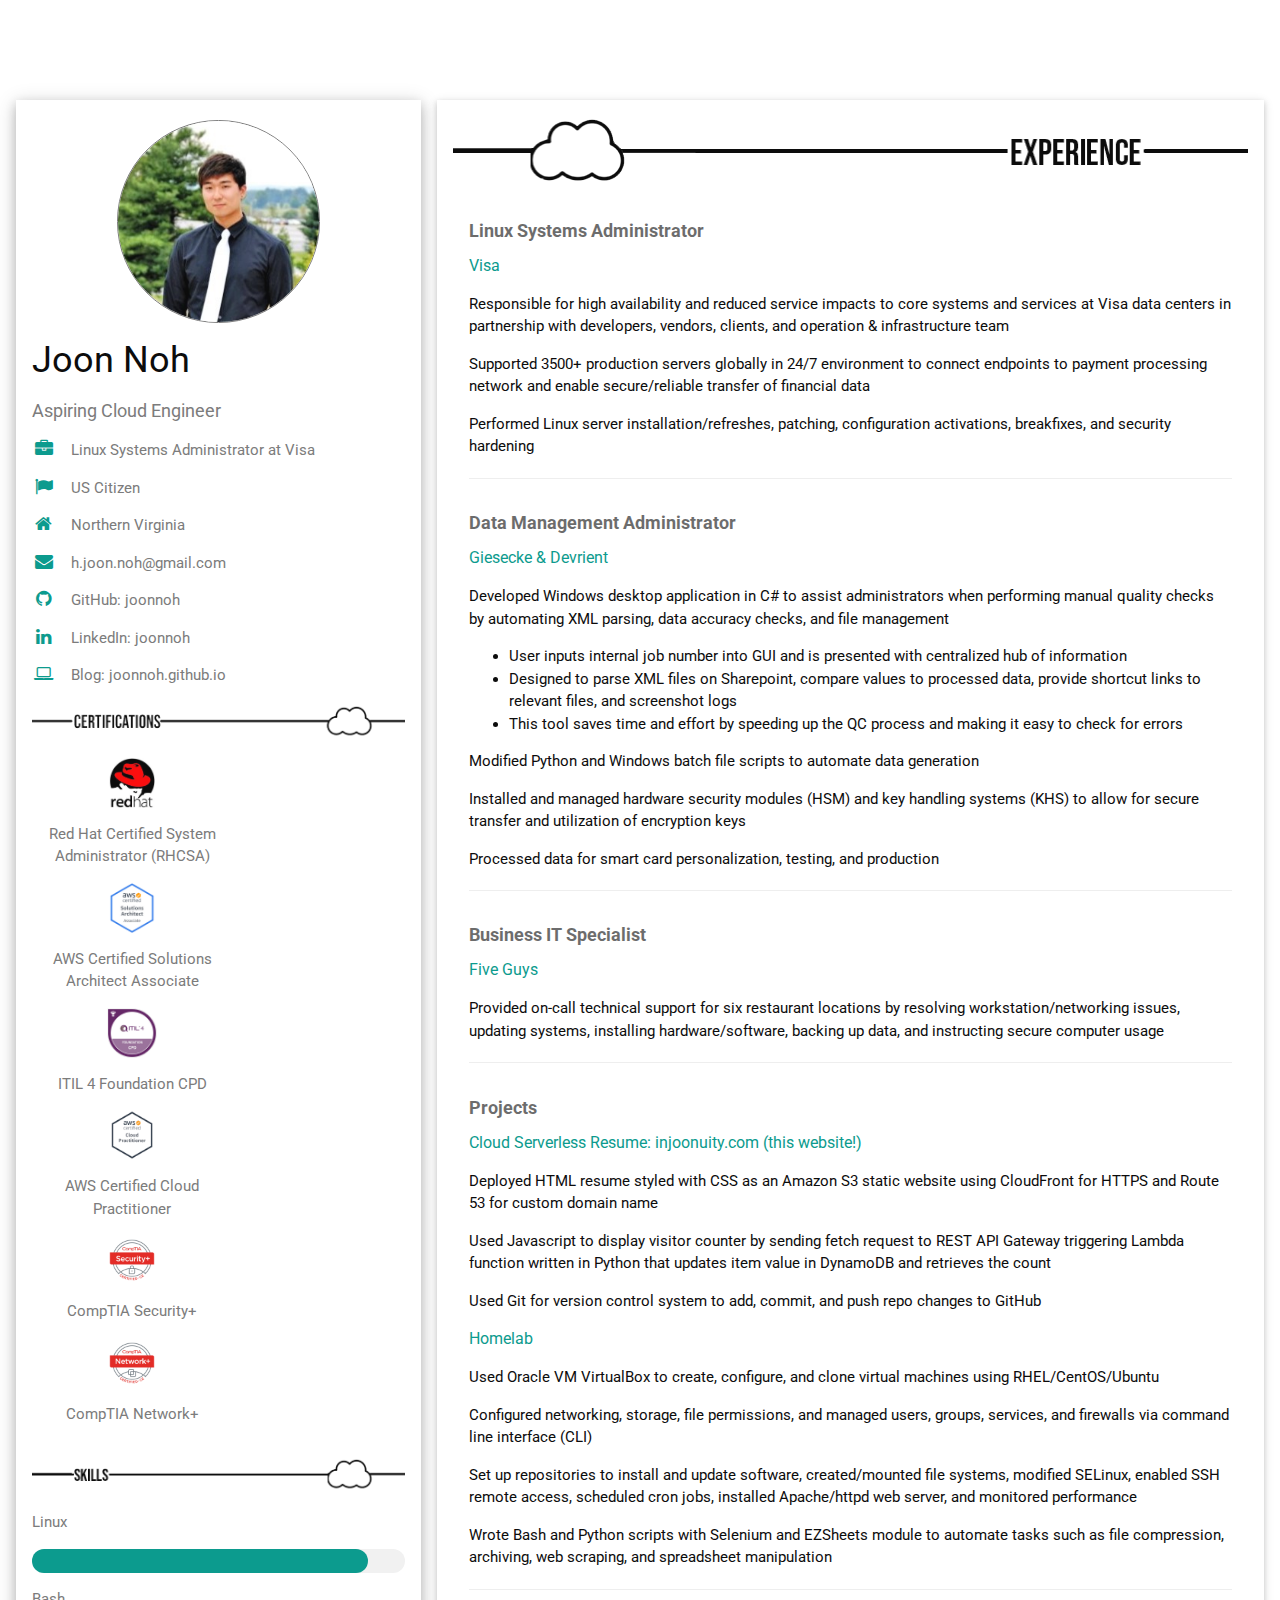
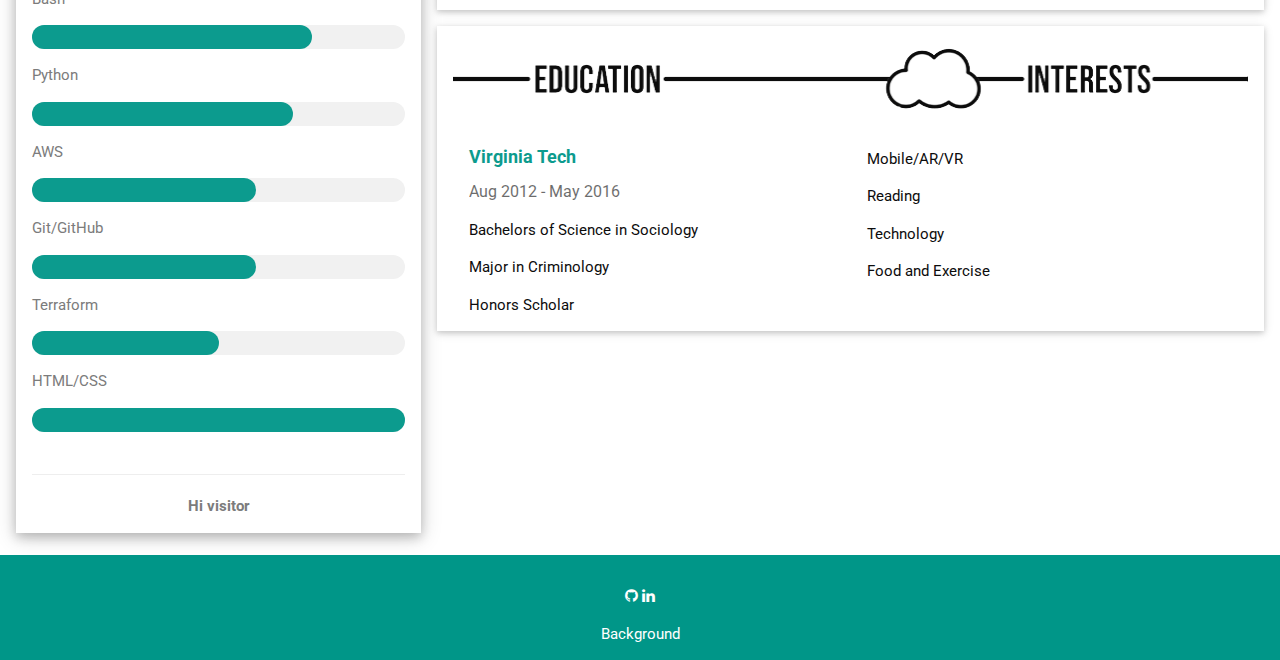
==== commit 0cff740e: "Edit index.html and styles.css" ====
--- a/index.html
+++ b/index.html
@@ -32,7 +32,7 @@
             
             <!-- Profile picture -->
             <div class="w3-display-container">
-              <img src="profile.jpg" id="profile-picture" alt="profile">
+              <img src="images/profile.jpg" id="profile-picture" alt="profile">
             </div>
 
             <!-- Introduction -->
@@ -48,47 +48,47 @@
                 <p><a href="https://joonnoh.github.io" target="_blank"><i class="fa fa-laptop fa-fw w3-margin-right w3-large w3-text-teal"></i>Blog: joonnoh.github.io</p>
 
               <!-- Certifications section -->
-              <p class="w3-large"><img src="certifications.png" id="banner"></p>
+              <p class="w3-large"><img src="images/certifications.png" id="banner"></p>
               <div class="certifications-block">
                 <a href="https://rhtapps.redhat.com/certifications/badge/verify/TBP2CXN6S7MRBD6DZTMMGUWQQMAEQU3CUPSQX2KSDXT6RW46LQ3T7ULZ55KZZ56SKO7EQ3ETTLYZQ4U5NQYTCNA62RUWOCM34WWBUYQ=" target="_blank">
-                  <img src="redhat.jpg" height="50px">
+                  <img src="images/redhat.jpg" height="50px">
                   <p>Red Hat Certified System Administrator (RHCSA)</p>
                 </a>
               </div>
               <div class="certifications-block">
                 <a href="https://www.credly.com/badges/35cf82f4-7469-4e1a-ad3b-3d7c129aeaae/public_url" target="_blank">
-                  <img src="aws-saa.png" height="50px">
+                  <img src="images/aws-saa.png" height="50px">
                   <p>AWS Certified Solutions Architect Associate</p>
                 </a>
               </div>
               <div class="certifications-block">
                 <a href="https://www.credly.com/badges/6edc3409-5845-494f-b921-e9a269a3b118/public_url" target="_blank">
-                  <img src="itil4.png" height="50px">
+                  <img src="images/itil4.png" height="50px">
                   <p>ITIL 4 Foundation CPD</p>
                 </a>
               </div>
               <div class="certifications-block">
                 <a href="https://www.credly.com/badges/afe872a3-2da1-42ae-a9e9-d200ea44e313/public_url" target="_blank">
-                  <img src="aws-ccp.png" height="50px">
+                  <img src="images/aws-ccp.png" height="50px">
                   <p>AWS Certified Cloud Practitioner</p>
                 </a>
               </div>
               <div class="certifications-block">
                 <a href="https://www.credly.com/badges/49cd3ee8-2468-40d0-b87c-7e529826a873/public_url" target="_blank">
-                  <img src="comptia-sec.png" height="50px">
+                  <img src="images/comptia-sec.png" height="50px">
                   <p>CompTIA Security+</p>
                 </a>
               </div>
               <div class="certifications-block">
                 <a href="https://www.credly.com/badges/807eb899-b1ea-4097-92fb-4a80280cf88d/public_url" target="_blank">
-                  <img src="comptia-net.png" height="50px">
+                  <img src="images/comptia-net.png" height="50px">
                   <p>CompTIA Network+</p>
                 </a>
               </div>
               <br>
 
               <!-- Skills section -->
-              <p class="w3-large w3-text-theme"><img src="skills.png" id="banner"></p>
+              <p class="w3-large w3-text-theme"><img src="images/skills.png" id="banner"></p>
               <p>Linux</p>
               <div class="w3-light-grey w3-round-xlarge">
                 <div class="w3-round-xlarge w3-teal" style="height:24px;width:90%"></div>
@@ -109,7 +109,7 @@
               <div class="w3-light-grey w3-round-xlarge">
                 <div class="w3-round-xlarge w3-teal" style="height:24px;width:60%"></div>
               </div>
-              <p>C#</p>
+              <p>Terraform</p>
               <div class="w3-light-grey w3-round-xlarge">
                 <div class="w3-round-xlarge w3-teal" style="height:24px;width:50%"></div>
               </div>
@@ -138,7 +138,7 @@
         
           <!-- Experience section -->
           <div class="w3-container w3-card w3-white w3-margin-bottom">
-            <img src="experience.png" class="w3-text-grey w3-padding-16" id="banner">
+            <img src="images/experience.png" class="w3-text-grey w3-padding-16" id="banner">
             <div class="w3-container">
               <h5 class="w3-opacity"><b>Linux Systems Administrator</b></h5>
               <h6 class="w3-text-teal">Visa</h6>
@@ -184,7 +184,7 @@
 
           <!-- Education section -->
           <div class="w3-container w3-card w3-white" id="floating-container">
-            <img src="educationinterests.png" class="w3-padding-16" id="banner">
+            <img src="images/educationinterests.png" class="w3-padding-16" id="banner">
               <div class="w3-container" id="floating-left">
               <h5 class="w3-text-teal"><b>Virginia Tech</b></h5>
               <h6 class="w3-opacity">Aug 2012 - May 2016</h6>
@@ -195,7 +195,7 @@
 
               <!-- Interests section -->
               <div class="w3-container" id="floating-right">
-              <p>AR/VR</p>
+              <p>Mobile/AR/VR</p>
               <p>Reading</p>
               <p>Technology</p>
               <p>Food and Exercise</p>
@@ -217,7 +217,7 @@
       <a href="https://www.linkedin.com/in/joonnoh/" target="_blank"><i class="fa fa-linkedin w3-hover-opacity"></i></a>
       <p><a href="https://weheartit.com/ew_why" target="_blank">Background</a></p>
     </footer>
-    <script src="injoonuity.js"></script>
+    <script src="frontend/injoonuity.js"></script>
   </body>
 
 </html>
--- a/frontend/styles.css
+++ b/frontend/styles.css
@@ -6,7 +6,7 @@
 
 /* Set background as animated cloud.gif  */
 body {
-  background-image: url("cloud.gif");
+  background-image: url("images/cloud.gif");
   background-size: cover;
 }
 
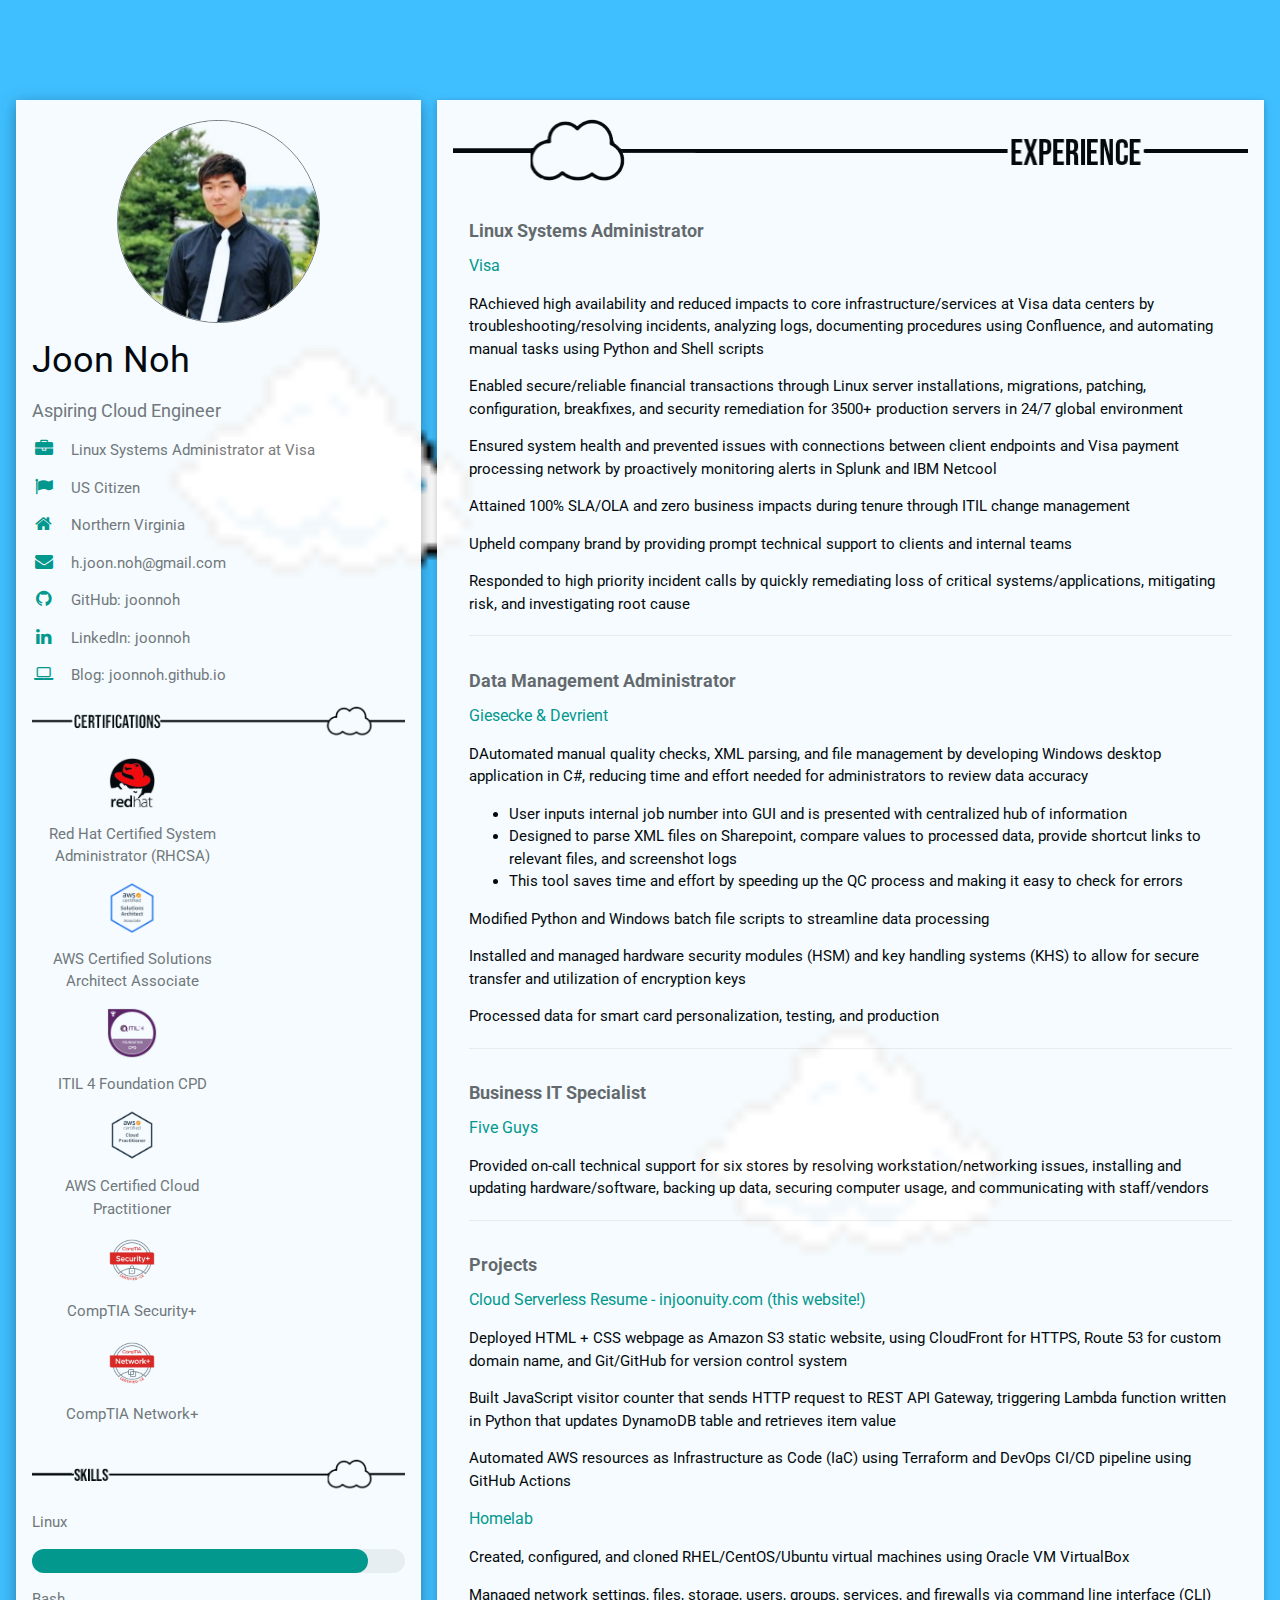
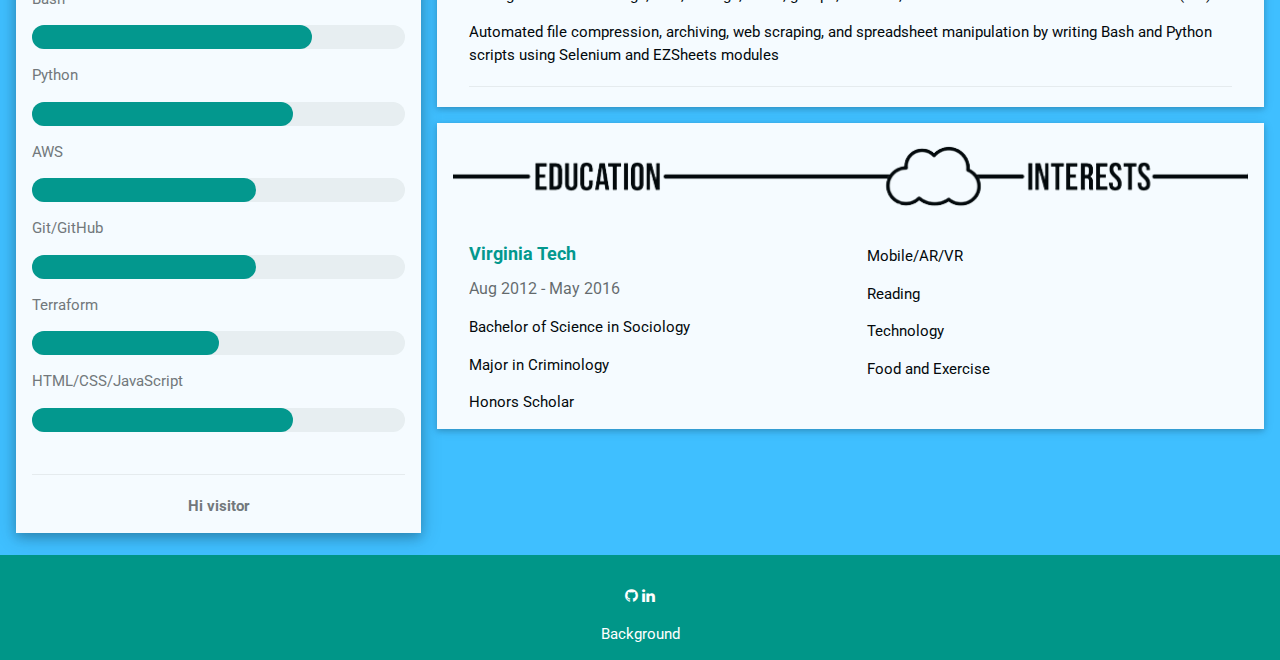
==== commit 619f4826: "Edit main.yml, index.html, README.md" ====
--- a/index.html
+++ b/index.html
@@ -113,9 +113,9 @@
               <div class="w3-light-grey w3-round-xlarge">
                 <div class="w3-round-xlarge w3-teal" style="height:24px;width:50%"></div>
               </div>
-              <p>HTML/CSS</p>
-              <div class="w3-light-grey w3-round-xlarge">
-                <div class="w3-round-xlarge w3-teal" style="height:24px;width:100%"></div>
+              <p>HTML/CSS/JavaScript</p>
+              <div class="w3-light-grey w3-round-xlarge">
+                <div class="w3-round-xlarge w3-teal" style="height:24px;width:70%"></div>
               </div>
               <br>
               <hr>
@@ -142,21 +142,24 @@
             <div class="w3-container">
               <h5 class="w3-opacity"><b>Linux Systems Administrator</b></h5>
               <h6 class="w3-text-teal">Visa</h6>
-              <p>Responsible for high availability and reduced service impacts to core systems and services at Visa data centers in partnership with developers, vendors, clients, and operation & infrastructure team</p>
-              <p>Supported 3500+ production servers globally in 24/7 environment to connect endpoints to payment processing network and enable secure/reliable transfer of financial data</p>
-              <p>Performed Linux server installation/refreshes, patching, configuration activations, breakfixes, and security hardening</p>
+              <p>RAchieved high availability and reduced impacts to core infrastructure/services at Visa data centers by troubleshooting/resolving incidents, analyzing logs, documenting procedures using Confluence, and automating manual tasks using Python and Shell scripts</p>
+              <p>Enabled secure/reliable financial transactions through Linux server installations, migrations, patching, configuration, breakfixes, and security remediation for 3500+ production servers in 24/7 global environment</p>
+              <p>Ensured system health and prevented issues with connections between client endpoints and Visa payment processing network by proactively monitoring alerts in Splunk and IBM Netcool</p>
+              <p>Attained 100% SLA/OLA and zero business impacts during tenure through ITIL change management</p>
+              <p>Upheld company brand by providing prompt technical support to clients and internal teams</p>
+              <p>Responded to high priority incident calls by quickly remediating loss of critical systems/applications, mitigating risk, and investigating root cause</p>
               <hr>
             </div>
             <div class="w3-container">
               <h5 class="w3-opacity"><b>Data Management Administrator</b></h5>
               <h6 class="w3-text-teal">Giesecke & Devrient</h6>
-              <p>Developed Windows desktop application in C# to assist administrators when performing manual quality checks by automating XML parsing, data accuracy checks, and file management
+              <p>DAutomated manual quality checks, XML parsing, and file management by developing Windows desktop application in C#, reducing time and effort needed for administrators to review data accuracy
                 <ul>
                   <li>User inputs internal job number into GUI and is presented with centralized hub of information</li>
                   <li>Designed to parse XML files on Sharepoint, compare values to processed data, provide shortcut links to relevant files, and screenshot logs</li>
                   <li>This tool saves time and effort by speeding up the QC process and making it easy to check for errors</li>
                 </ul>
-              <p>Modified Python and Windows batch file scripts to automate data generation</p>
+              <p>Modified Python and Windows batch file scripts to streamline data processing</p>
               <p>Installed and managed hardware security modules (HSM) and key handling systems (KHS) to allow for secure transfer and utilization of encryption keys</p>
               <p>Processed data for smart card personalization, testing, and production</p>
               <hr>
@@ -164,20 +167,19 @@
             <div class="w3-container">
               <h5 class="w3-opacity"><b>Business IT Specialist</b></h5>
               <h6 class="w3-text-teal">Five Guys</h6>
-              <p>Provided on-call technical support for six restaurant locations by resolving workstation/networking issues, updating systems, installing hardware/software, backing up data, and instructing secure computer usage</p>
+              <p>Provided on-call technical support for six stores by resolving workstation/networking issues, installing and updating hardware/software, backing up data, securing computer usage, and communicating with staff/vendors</p>
               <hr>
             </div>
             <div class="w3-container">
               <h5 class="w3-opacity"><b>Projects</b></h5>
-              <h6 class="w3-text-teal">Cloud Serverless Resume: injoonuity.com (this website!)</h6>
-              <p>Deployed HTML resume styled with CSS as an Amazon S3 static website using CloudFront for HTTPS and Route 53 for custom domain name</p>
-              <p>Used Javascript to display visitor counter by sending fetch request to REST API Gateway triggering Lambda function written in Python that updates item value in DynamoDB and retrieves the count</p>
-              <p>Used Git for version control system to add, commit, and push repo changes to GitHub</p>
+              <h6 class="w3-text-teal">Cloud Serverless Resume - injoonuity.com (this website!)</h6>
+              <p>Deployed HTML + CSS webpage as Amazon S3 static website, using CloudFront for HTTPS, Route 53 for custom domain name, and Git/GitHub for version control system</p>
+              <p>Built JavaScript visitor counter that sends HTTP request to REST API Gateway, triggering Lambda function written in Python that updates DynamoDB table and retrieves item value</p>
+              <p>Automated AWS resources as Infrastructure as Code (IaC) using Terraform and DevOps CI/CD pipeline using GitHub Actions</p>
               <h6 class="w3-text-teal">Homelab</h6>
-              <p>Used Oracle VM VirtualBox to create, configure, and clone virtual machines using RHEL/CentOS/Ubuntu</p>
-              <p>Configured networking, storage, file permissions, and managed users, groups, services, and firewalls via command line interface (CLI)</p>
-              <p>Set up repositories to install and update software, created/mounted file systems, modified SELinux, enabled SSH remote access, scheduled cron jobs, installed Apache/httpd web server, and monitored performance</p>
-              <p>Wrote Bash and Python scripts with Selenium and EZSheets module to automate tasks such as file compression, archiving, web scraping, and spreadsheet manipulation</p>
+              <p>Created, configured, and cloned RHEL/CentOS/Ubuntu virtual machines using Oracle VM VirtualBox</p>
+              <p>Managed network settings, files, storage, users, groups, services, and firewalls via command line interface (CLI)</p>
+              <p>Automated file compression, archiving, web scraping, and spreadsheet manipulation by writing Bash and Python scripts using Selenium and EZSheets modules</p>
               <hr>
             </div>
           </div>
@@ -188,7 +190,7 @@
               <div class="w3-container" id="floating-left">
               <h5 class="w3-text-teal"><b>Virginia Tech</b></h5>
               <h6 class="w3-opacity">Aug 2012 - May 2016</h6>
-              <p>Bachelors of Science in Sociology</p>
+              <p>Bachelor of Science in Sociology</p>
               <p>Major in Criminology</p>
               <p>Honors Scholar</p>
               </div>
--- a/frontend/styles.css
+++ b/frontend/styles.css
@@ -6,7 +6,7 @@
 
 /* Set background as animated cloud.gif  */
 body {
-  background-image: url("images/cloud.gif");
+  background-image: url("/images/cloud.gif");
   background-size: cover;
 }
 
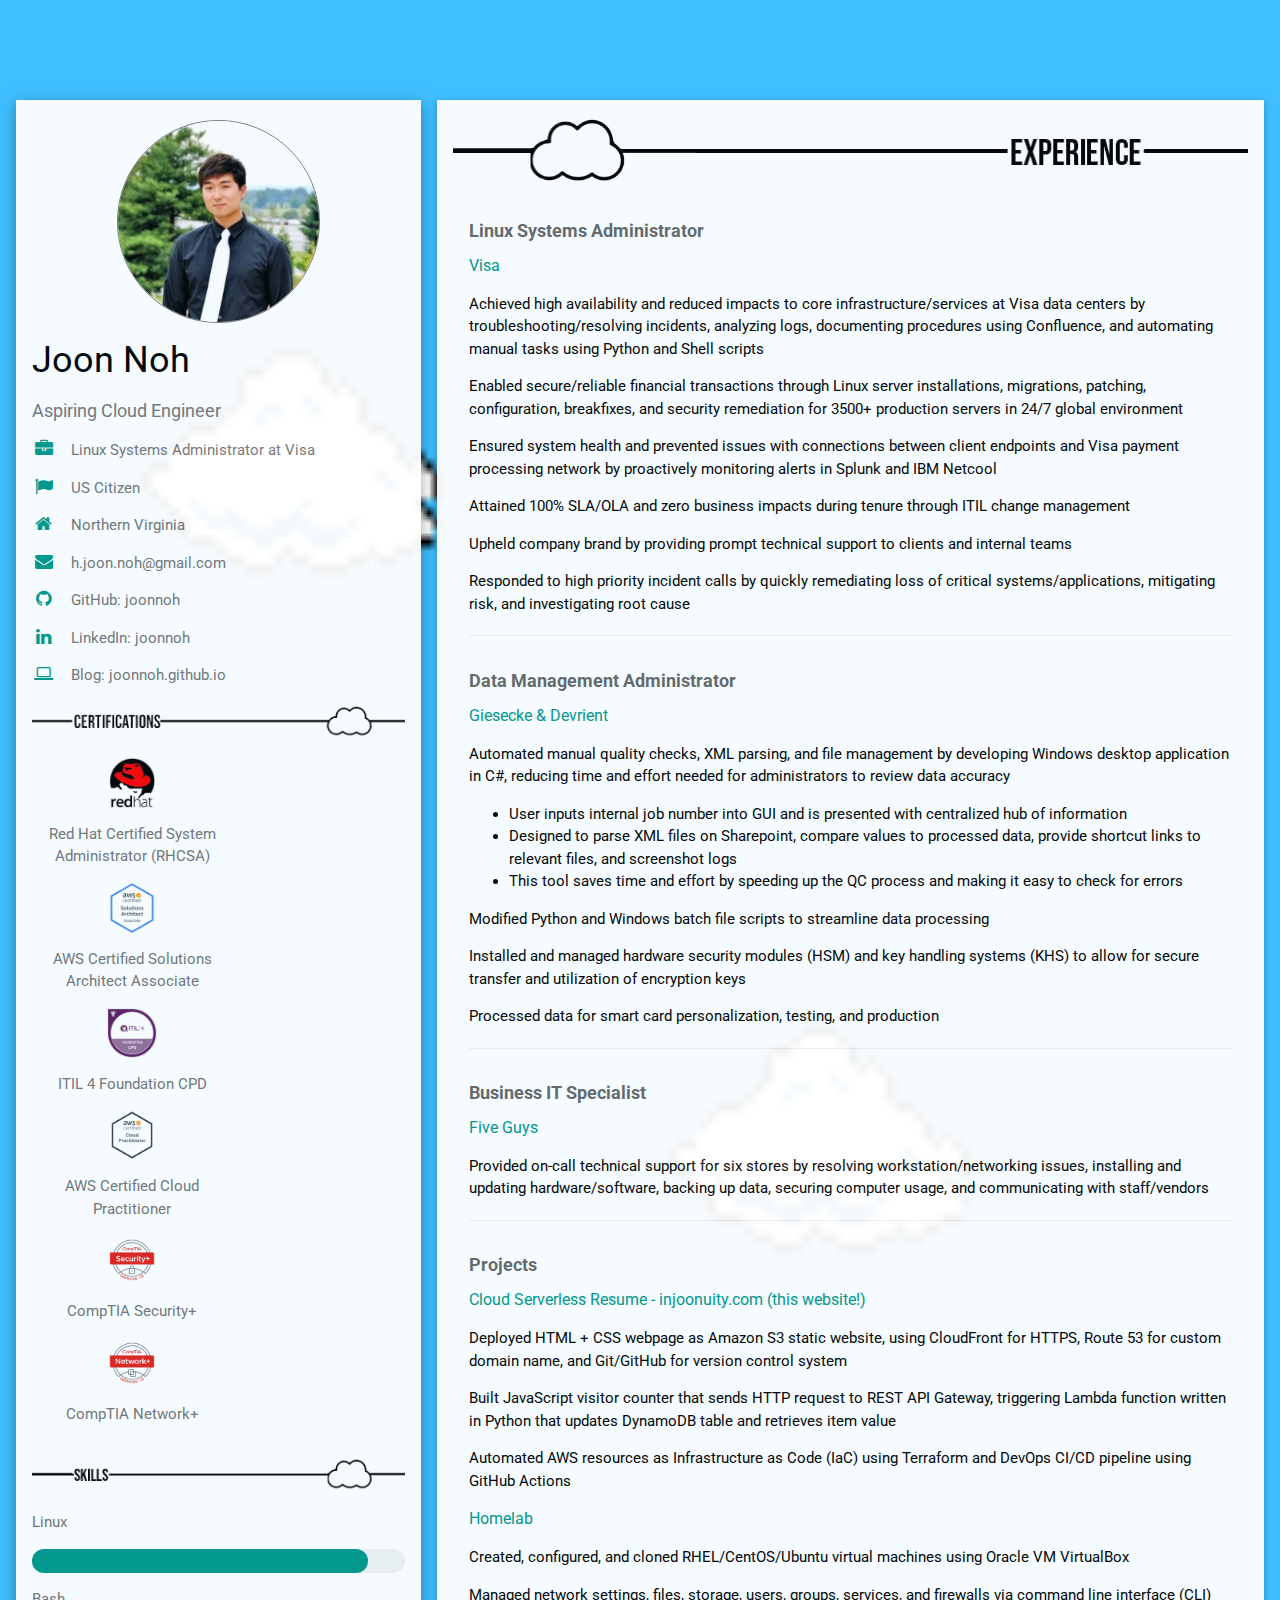
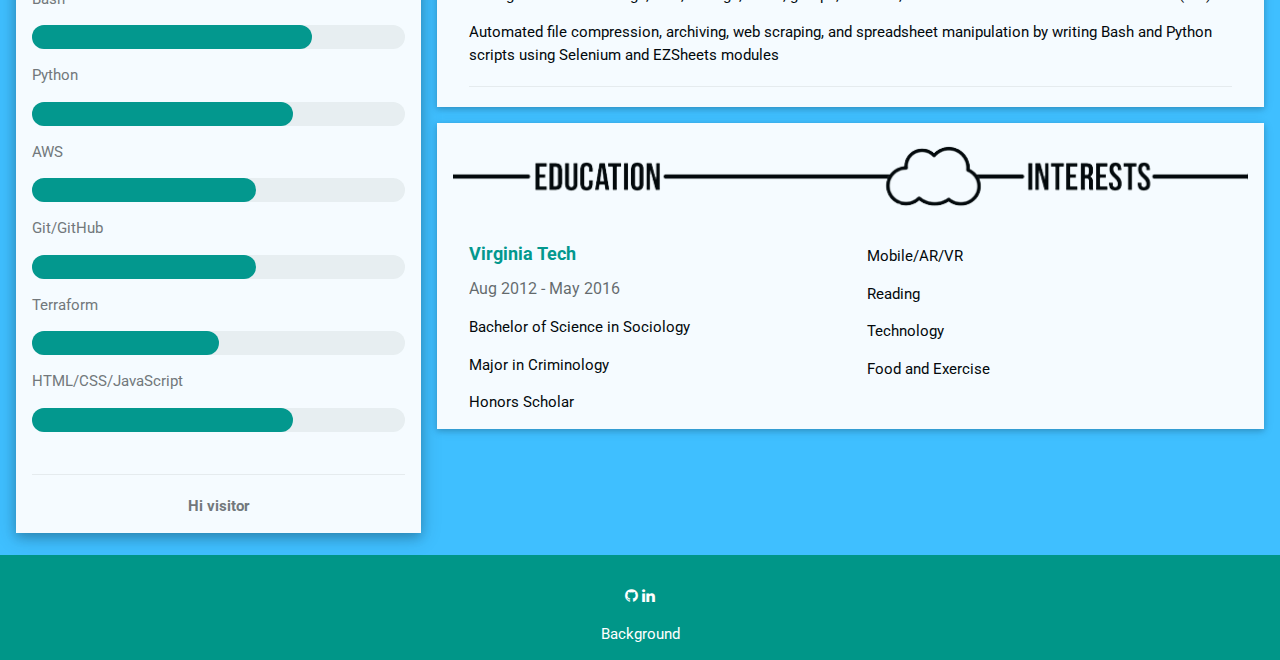
==== commit 532ea418: "Edit index.html and replace screenshot.png" ====
--- a/index.html
+++ b/index.html
@@ -142,7 +142,7 @@
             <div class="w3-container">
               <h5 class="w3-opacity"><b>Linux Systems Administrator</b></h5>
               <h6 class="w3-text-teal">Visa</h6>
-              <p>RAchieved high availability and reduced impacts to core infrastructure/services at Visa data centers by troubleshooting/resolving incidents, analyzing logs, documenting procedures using Confluence, and automating manual tasks using Python and Shell scripts</p>
+              <p>Achieved high availability and reduced impacts to core infrastructure/services at Visa data centers by troubleshooting/resolving incidents, analyzing logs, documenting procedures using Confluence, and automating manual tasks using Python and Shell scripts</p>
               <p>Enabled secure/reliable financial transactions through Linux server installations, migrations, patching, configuration, breakfixes, and security remediation for 3500+ production servers in 24/7 global environment</p>
               <p>Ensured system health and prevented issues with connections between client endpoints and Visa payment processing network by proactively monitoring alerts in Splunk and IBM Netcool</p>
               <p>Attained 100% SLA/OLA and zero business impacts during tenure through ITIL change management</p>
@@ -153,7 +153,7 @@
             <div class="w3-container">
               <h5 class="w3-opacity"><b>Data Management Administrator</b></h5>
               <h6 class="w3-text-teal">Giesecke & Devrient</h6>
-              <p>DAutomated manual quality checks, XML parsing, and file management by developing Windows desktop application in C#, reducing time and effort needed for administrators to review data accuracy
+              <p>Automated manual quality checks, XML parsing, and file management by developing Windows desktop application in C#, reducing time and effort needed for administrators to review data accuracy
                 <ul>
                   <li>User inputs internal job number into GUI and is presented with centralized hub of information</li>
                   <li>Designed to parse XML files on Sharepoint, compare values to processed data, provide shortcut links to relevant files, and screenshot logs</li>
